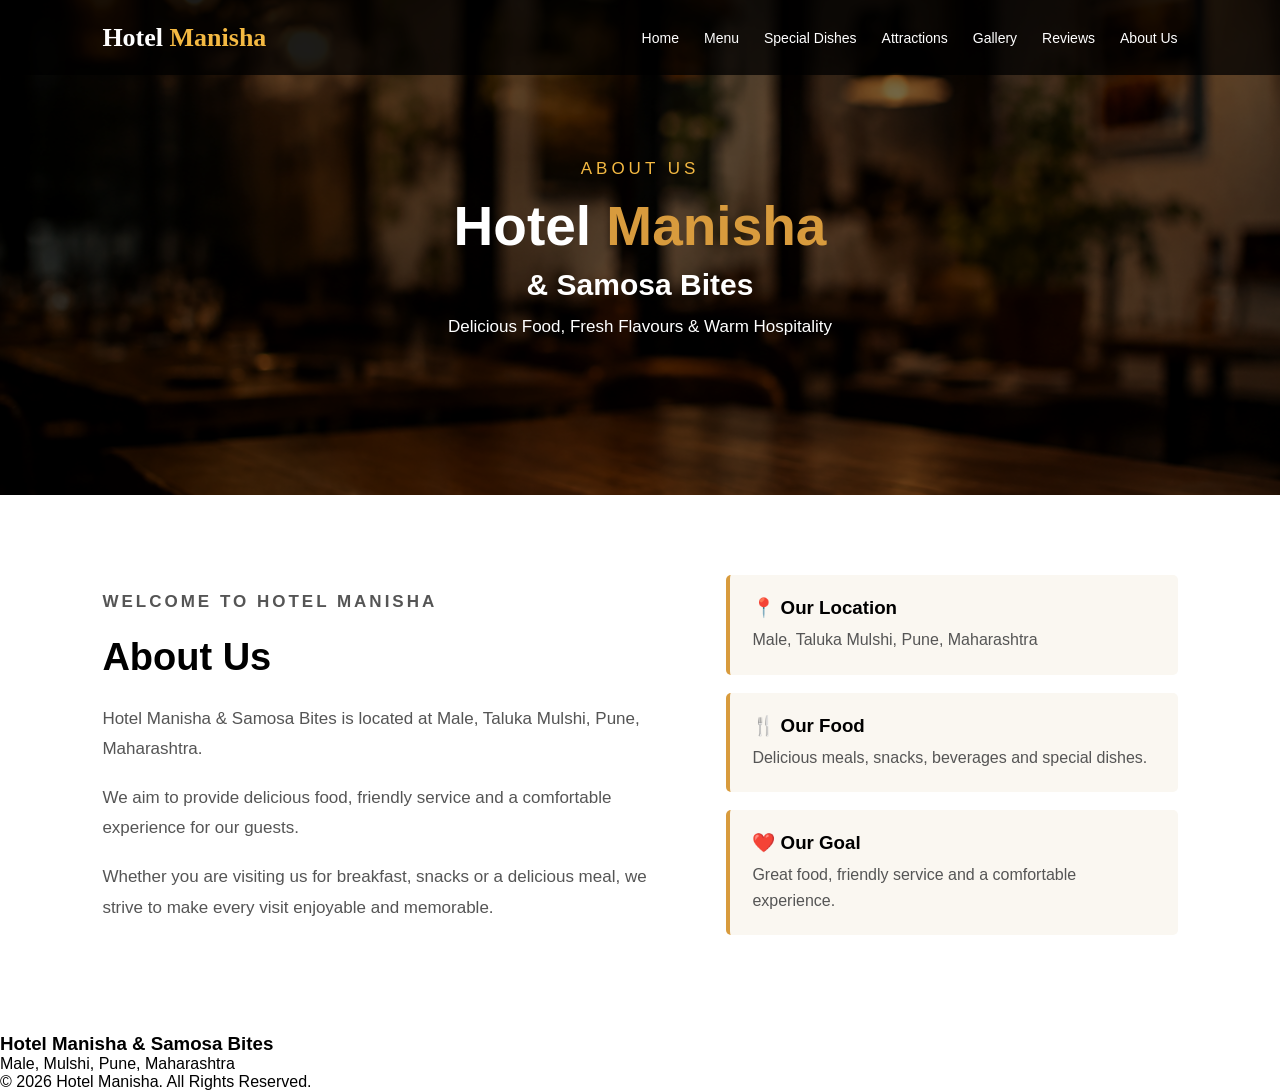
==== about.html @ 9634d437 "Added about page and updated website" ====
<!DOCTYPE html>
<html lang="en">

<head>

    <meta charset="UTF-8">

    <meta name="viewport" content="width=device-width, initial-scale=1.0">

    <title>About Us | Hotel Manisha & Samosa Bites</title>

    <link rel="stylesheet" href="style.css">

</head>

<body>


    <!-- NAVBAR -->

    <header>

        <nav class="navbar">

            <div class="logo">
                <a href="index.html">
                    Hotel <span>Manisha</span>
                </a>
            </div>


            <ul class="nav-links">

                <li>
                    <a href="index.html">Home</a>
                </li>

                <li>
                    <a href="index.html#menu">Menu</a>
                </li>

                <li>
                    <a href="index.html#special">Special Dishes</a>
                </li>

                <li>
                    <a href="index.html#attractions">Attractions</a>
                </li>

                <li>
                    <a href="index.html#gallery">Gallery</a>
                </li>

                <li>
                    <a href="index.html#reviews">Reviews</a>
                </li>

                <li>
                    <a href="about.html" class="active">About Us</a>
                </li>

            </ul>

        </nav>

    </header>



    <!-- ABOUT US HERO -->

    <section class="about-hero">

        <div class="about-overlay"></div>

        <div class="about-hero-content">

            <p class="welcome-text">
                ABOUT US
            </p>

            <h1>
                Hotel <span>Manisha</span>
            </h1>

            <h2>
                & Samosa Bites
            </h2>

            <p>
                Delicious Food, Fresh Flavours & Warm Hospitality
            </p>

        </div>

    </section>



    <!-- ABOUT US CONTENT -->

    <section class="about-page">

        <div class="about-container">


            <!-- LEFT SIDE -->

            <div class="about-text">

                <p class="small-heading">
                    WELCOME TO HOTEL MANISHA
                </p>

                <h2>
                    About Us
                </h2>

                <p>
                    Hotel Manisha & Samosa Bites is located at
                    Male, Taluka Mulshi, Pune, Maharashtra.
                </p>

                <p>
                    We aim to provide delicious food, friendly
                    service and a comfortable experience for
                    our guests.
                </p>

                <p>
                    Whether you are visiting us for breakfast,
                    snacks or a delicious meal, we strive to
                    make every visit enjoyable and memorable.
                </p>

            </div>



            <!-- RIGHT SIDE -->

            <div class="about-info">


                <div class="info-box">

                    <h3>
                        📍 Our Location
                    </h3>

                    <p>
                        Male, Taluka Mulshi,
                        Pune, Maharashtra
                    </p>

                </div>



                <div class="info-box">

                    <h3>
                        🍴 Our Food
                    </h3>

                    <p>
                        Delicious meals, snacks,
                        beverages and special dishes.
                    </p>

                </div>



                <div class="info-box">

                    <h3>
                        ❤️ Our Goal
                    </h3>

                    <p>
                        Great food, friendly service
                        and a comfortable experience.
                    </p>

                </div>


            </div>

        </div>

    </section>



    <!-- FOOTER -->

    <footer>

        <h3>
            Hotel Manisha & Samosa Bites
        </h3>

        <p>
            Male, Mulshi, Pune, Maharashtra
        </p>

        <p>
            © 2026 Hotel Manisha. All Rights Reserved.
        </p>

    </footer>


</body>

</html>
---- style.css ----
* {
    margin: 0;
    padding: 0;
    box-sizing: border-box;
}







body {
    font-family: 'Poppins', sans-serif;
}


/* ================= NAVBAR ================= */

header {
    position: fixed;
    width: 100%;
    top: 0;
    left: 0;
    z-index: 1000;
}


.navbar {
    height: 75px;
    display: flex;
    align-items: center;
    justify-content: space-between;
    padding: 0 8%;
    background-color: rgba(0, 0, 0, 0.75);
}


.logo a {
    text-decoration: none;
    color: white;
    font-family: 'Playfair Display', serif;
    font-size: 26px;
    font-weight: 700;
}


.logo span {
    color: #f4b942;
}


.nav-links {
    display: flex;
    list-style: none;
    gap: 25px;
}


.nav-links a {
    text-decoration: none;
    color: white;
    font-size: 14px;
}


/* ================= HERO SECTION ================= */

.hero {
    height: 100vh;

    background-image: linear-gradient(
        rgba(0, 0, 0, 0.45),
        rgba(0, 0, 0, 0.45)
    ), url("heroo.png");

    background-size: cover;
    background-position: center;

    display: flex;

    justify-content: center;
    align-items: center;

    color: white;

    text-align: center;
}

.hero-overlay {
    position: absolute;
    inset: 0;
    background-color: rgba(0, 0, 0, 0.55);
}


.hero-content {
    position: relative;
    z-index: 2;
    text-align: center;
    color: white;
    max-width: 750px;
    padding: 20px;
}


.welcome-text {
    color: #f4b942;
    letter-spacing: 4px;
    font-size: 14px;
    margin-bottom: 15px;
}


.hero-content h1 {
    font-family: 'Playfair Display', serif;
    font-size: 65px;
    line-height: 1.1;
}


.hero-content h1 span {
    color: #f4b942;
}


.hero-content h2 {
    font-family: 'Playfair Display', serif;
    font-size: 32px;
    margin-top: 8px;
}


.hero-description {
    font-size: 17px;
    line-height: 1.7;
    margin: 25px auto;
    max-width: 600px;
    color: #f1f1f1;
}


/* Hero Buttons */

.hero-buttons {
    display: flex;
    justify-content: center;
    gap: 15px;
}


.btn {
    display: inline-block;
    padding: 13px 28px;
    text-decoration: none;
    font-size: 15px;
    border-radius: 4px;
}


.primary-btn {
    background-color: #f4b942;
    color: #1a1a1a;
    font-weight: 600;
}


.secondary-btn {
    border: 1px solid white;
    color: white;
}


/* ================= MOBILE RESPONSIVE ================= */

@media (max-width: 900px) {

    .navbar {
        padding: 0 5%;
    }

    .nav-links {
        gap: 12px;
    }

    .nav-links a {
        font-size: 12px;
    }

    .hero-content h1 {
        font-size: 50px;
    }

}


@media (max-width: 650px) {

    .navbar {
        height: 65px;
    }

    .nav-links {
        display: none;
    }

    .hero-content h1 {
        font-size: 42px;
    }

    .hero-content h2 {
        font-size: 25px;
    }

    .hero-description {
        font-size: 15px;
    }

    .hero-buttons {
        flex-direction: column;
        align-items: center;
    }

    .btn {
        width: 180px;
    }

}
/* ================= INTRO SECTION ================= */

.intro {
    padding: 80px 10%;
    text-align: center;
}

.intro h2 {
    font-size: 32px;
    margin-bottom: 20px;
    color: #7466;
}

.intro p {
    max-width: 700px;
    margin: auto;
    font-size: 17px;
    line-height: 1.8;
    color: #555;
}
/* ================= MENU SECTION ================= */

.menu-section {
    padding: 80px 10%;
    text-align: center;
    background-color: #f5f5f5;
}

.menu-section h2 {
    font-size: 32px;
    margin-bottom: 10px;
    color: #333;
}

.section-description {
    font-size: 16px;
    color: #555;
    margin-bottom: 40px;
}


/* Menu Cards Container */

.menu-container {
    display: flex;
    justify-content: center;
    gap: 20px;
}


/* Individual Menu Card */

.menu-card {
    width: 230px;
    padding: 30px 20px;
    background-color: white;
    border: 1px solid #ddd;
    border-radius: 5px;
}


.menu-card h3 {
    font-size: 22px;
    margin-bottom: 15px;
    color: #333;
}


.menu-card p {
    font-size: 15px;
    line-height: 1.6;
    color: #555;
    margin-bottom: 20px;
}


.menu-card span {
    color: #f4b942;
    font-weight: bold;
}

/* ==========================
   ABOUT US PAGE
========================== */

.about-hero {

    height: 55vh;
    min-height: 400px;

    position: relative;

    background-image: url("heroo.png");
    background-size: cover;
    background-position: center;

    display: flex;
    justify-content: center;
    align-items: center;

    text-align: center;

    color: white;
}


.about-overlay {

    position: absolute;

    inset: 0;

    background: rgba(0, 0, 0, 0.55);

}


.about-hero-content {

    position: relative;

    z-index: 1;

}


.about-hero-content h1 {

    font-size: 55px;

    margin: 10px 0;

}


.about-hero-content h1 span {

    color: #d89b3d;

}


.about-hero-content h2 {

    font-size: 30px;

    margin: 5px 0 15px;

}


.about-hero-content p {

    font-size: 17px;

}


/* ABOUT CONTENT */

.about-page {

    padding: 80px 8%;

    background: #fff;

}


.about-container {

    max-width: 1100px;

    margin: auto;

    display: flex;

    gap: 60px;

    align-items: center;

}


.about-text {

    flex: 1;

}


.small-heading {

    color: #b87922;

    font-size: 14px;

    font-weight: bold;

    letter-spacing: 3px;

}


.about-text h2 {

    font-size: 38px;

    margin: 10px 0 25px;

}


.about-text p {

    font-size: 17px;

    line-height: 1.8;

    color: #555;

    margin-bottom: 18px;

}


/* INFORMATION BOXES */

.about-info {

    flex: 0.8;

}


.info-box {

    padding: 22px;

    margin-bottom: 18px;

    background: #faf7f1;

    border-left: 4px solid #d89b3d;

    border-radius: 5px;

}


.info-box h3 {

    margin-top: 0;

    margin-bottom: 8px;

}


.info-box p {

    margin: 0;

    line-height: 1.6;

    color: #555;

}


/* MOBILE */

@media (max-width: 768px) {

    .about-hero {

        height: 50vh;

    }


    .about-hero-content h1 {

        font-size: 40px;

    }


    .about-hero-content h2 {

        font-size: 24px;

    }


    .about-container {

        flex-direction: column;

        gap: 30px;

    }


    .about-text h2 {

        font-size: 30px;

    }


    .about-info {

        width: 100%;

    }

}
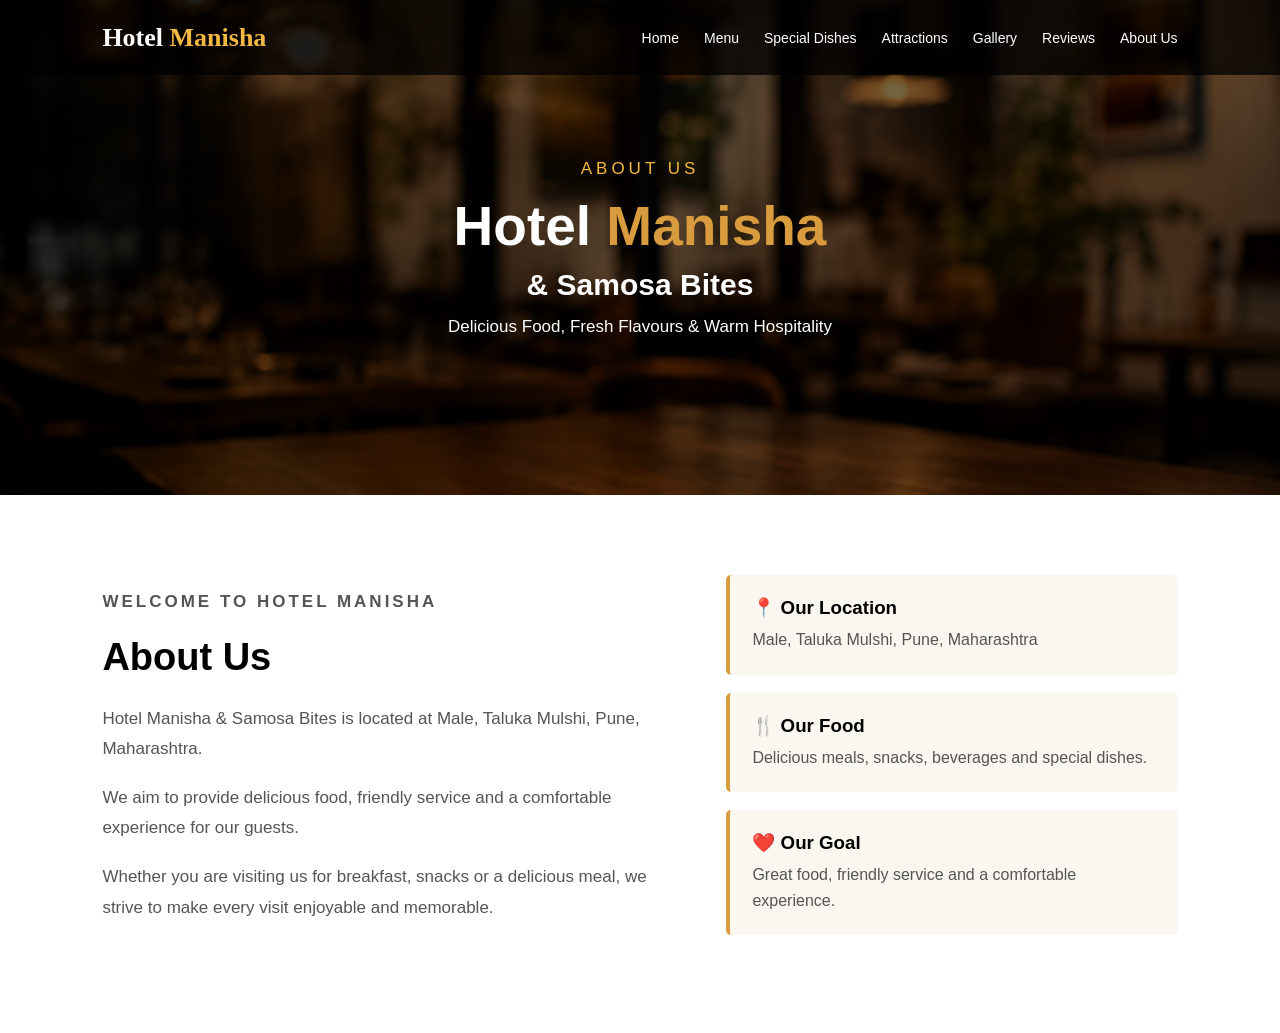
==== commit ae578de1: "updated website" ====
--- a/about.html
+++ b/about.html
@@ -194,26 +194,6 @@
     </section>
 
 
-
-    <!-- FOOTER -->
-
-    <footer>
-
-        <h3>
-            Hotel Manisha & Samosa Bites
-        </h3>
-
-        <p>
-            Male, Mulshi, Pune, Maharashtra
-        </p>
-
-        <p>
-            © 2026 Hotel Manisha. All Rights Reserved.
-        </p>
-
-    </footer>
-
-
 </body>
 
 </html>
--- a/style.css
+++ b/style.css
@@ -318,7 +318,7 @@
 
     position: relative;
 
-    background-image: url("heroo.png");
+    background-image: url("images/about.png");
     background-size: cover;
     background-position: center;
 
@@ -494,6 +494,117 @@
     color: #555;
 
 }
+/* ---------- FOOTER ---------- */
+.creative-footer {
+    background: #0e0c09;
+
+    color: white;
+
+    padding: 60px 8% 20px;
+}
+.footer-main {
+    max-width: 1200px;
+
+    margin: auto;
+
+    display: grid;
+
+    grid-template-columns: 2fr 1fr 1fr;
+
+    gap: 70px;
+
+    padding-bottom: 50px;
+}
+.footer-brand h2 {
+    font-family: Georgia, serif;
+
+    font-size: 32px;
+
+    margin: 0;
+}
+.footer-brand h2 {
+    font-family: Georgia, serif;
+
+    font-size: 32px;
+
+    margin: 0;
+}
+
+
+.footer-brand h2 span {
+    color: #d9a441;
+}
+
+
+.footer-brand p {
+    font-family: Georgia, serif;
+
+    font-size: 20px;
+
+    color: #d9a441;
+
+    margin: 5px 0 15px;
+}
+
+
+.footer-brand small {
+    color: #888;
+}
+.footer-main h4 {
+    color: #d9a441;
+
+    letter-spacing: 2px;
+
+    font-size: 12px;
+
+    margin-bottom: 20px;
+}
+
+
+.footer-location p {
+    color: #aaa;
+
+    line-height: 1.8;
+}
+
+
+.footer-links {
+    display: flex;
+
+    flex-direction: column;
+
+    align-items: flex-start;
+}
+.footer-links a {
+    color: #aaa;
+
+    text-decoration: none;
+
+    margin-bottom: 10px;
+
+    transition: 0.3s;
+}
+
+
+.footer-links a:hover {
+    color: #d9a441;
+}
+
+
+.footer-bottom {
+    border-top: 1px solid #ecbd75;
+
+    padding-top: 20px;
+
+    display: flex;
+
+    justify-content: space-between;
+
+    color: #666;
+
+    font-size: 13px;
+}
+
 
 
 /* MOBILE */
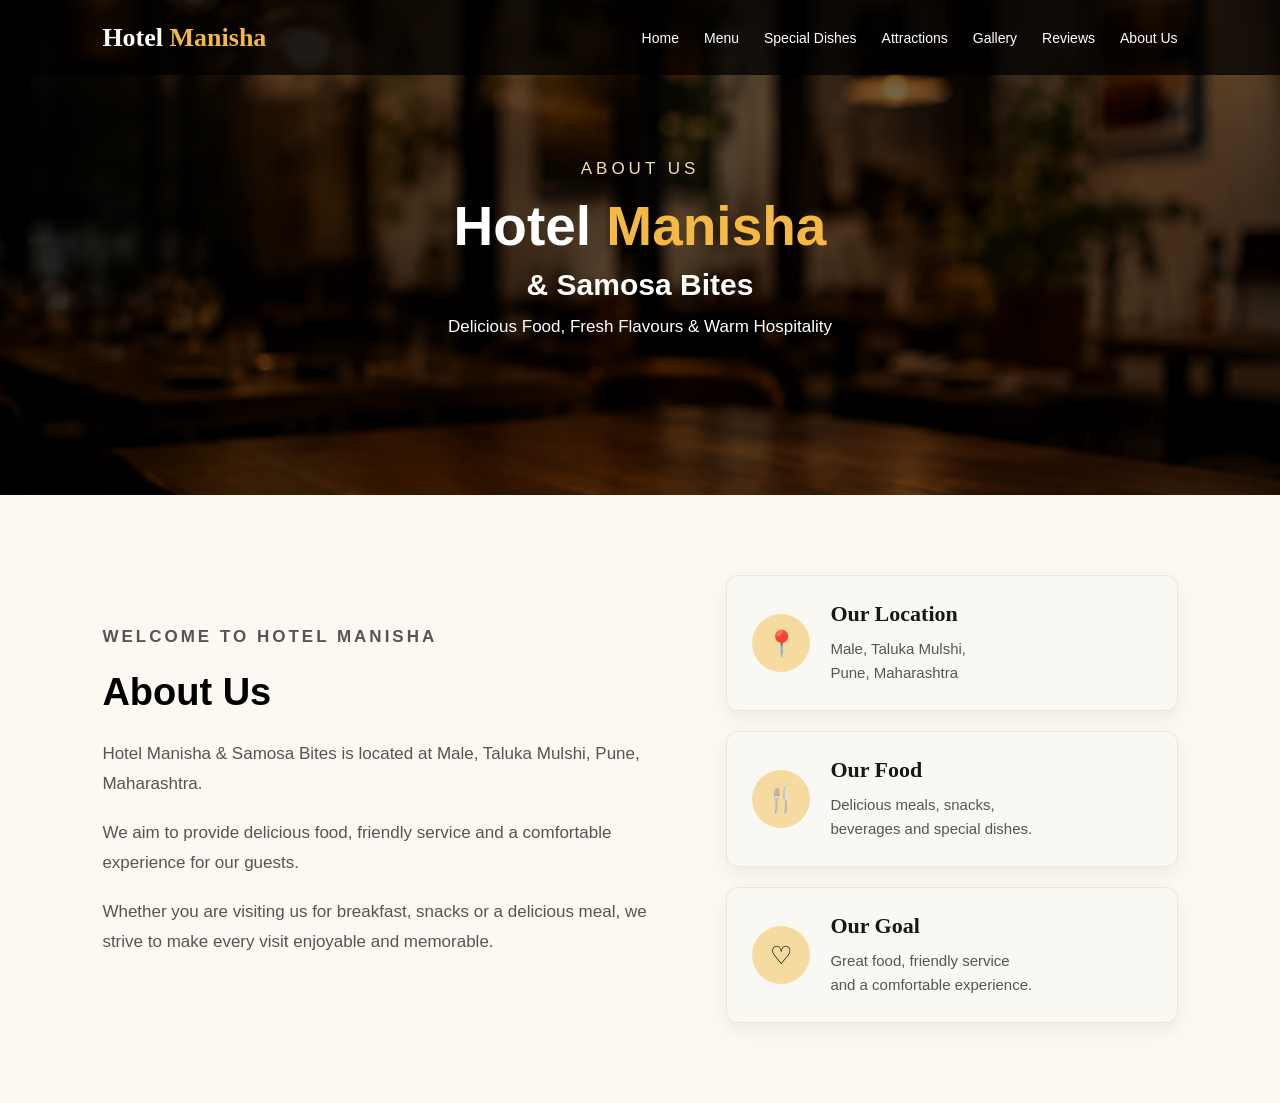
==== commit 42e85ce8: "updated website" ====
--- a/about.html
+++ b/about.html
@@ -139,57 +139,60 @@
 
 
             <!-- RIGHT SIDE -->
-
-            <div class="about-info">
-
-
-                <div class="info-box">
-
-                    <h3>
-                        📍 Our Location
-                    </h3>
-
-                    <p>
-                        Male, Taluka Mulshi,
-                        Pune, Maharashtra
-                    </p>
-
-                </div>
-
-
-
-                <div class="info-box">
-
-                    <h3>
-                        🍴 Our Food
-                    </h3>
-
-                    <p>
-                        Delicious meals, snacks,
-                        beverages and special dishes.
-                    </p>
-
-                </div>
-
-
-
-                <div class="info-box">
-
-                    <h3>
-                        ❤️ Our Goal
-                    </h3>
-
-                    <p>
-                        Great food, friendly service
-                        and a comfortable experience.
-                    </p>
-
-                </div>
-
-
-            </div>
-
-        </div>
+<div class="about-info">
+
+    <!-- Location Card -->
+    <div class="info-box location-box">
+
+        <div class="info-icon">📍</div>
+
+        <div class="info-content">
+            <h3>Our Location</h3>
+
+            <p>
+                Male, Taluka Mulshi,<br>
+                Pune, Maharashtra
+            </p>
+        </div>
+
+    </div>
+
+
+    <!-- Food Card -->
+    <div class="info-box food-box">
+
+        <div class="info-icon">🍴</div>
+
+        <div class="info-content">
+            <h3>Our Food</h3>
+
+            <p>
+                Delicious meals, snacks,<br>
+                beverages and special dishes.
+            </p>
+        </div>
+
+    </div>
+
+
+    <!-- Goal Card -->
+    <div class="info-box goal-box">
+
+        <div class="info-icon">♡</div>
+
+        <div class="info-content">
+            <h3>Our Goal</h3>
+
+            <p>
+                Great food, friendly service<br>
+                and a comfortable experience.
+            </p>
+        </div>
+
+    </div>
+
+</div>
+
 
     </section>
 
--- a/style.css
+++ b/style.css
@@ -105,7 +105,7 @@
 
 
 .welcome-text {
-    color: #f4b942;
+    color: #f5ddad;
     letter-spacing: 4px;
     font-size: 14px;
     margin-bottom: 15px;
@@ -120,7 +120,7 @@
 
 
 .hero-content h1 span {
-    color: #f4b942;
+    color: #f4b948;
 }
 
 
@@ -159,7 +159,7 @@
 
 
 .primary-btn {
-    background-color: #f4b942;
+    background-color: #f4b948;
     color: #1a1a1a;
     font-weight: 600;
 }
@@ -169,6 +169,200 @@
     border: 1px solid white;
     color: white;
 }
+/* ================================
+MENU SECTION
+================================ */
+
+.menu-section {
+padding: 90px 60px;
+
+
+background: #f8f8f8;
+
+text-align:center;
+
+
+}
+
+/* SECTION HEADING */
+
+.menu-section h2 {
+font-size: 40px;
+margin-bottom: 10px;
+
+color: #222;
+
+}
+
+/* DESCRIPTION */
+
+.section-description {
+font-size: 16px;
+color: #666;
+
+
+margin-bottom: 45px;
+
+
+}
+
+/* MENU CONTAINER */
+
+.menu-container {
+max-width: 1100px;
+
+
+margin: 0 auto;
+
+display: grid;
+
+grid-template-columns: repeat(4, 1fr);
+
+gap: 25px;
+
+
+}
+
+/* MENU CARD */
+
+.menu-card {
+background: white;
+
+
+padding: 35px 25px;
+
+min-height: 220px;
+
+border: 1px solid #e5e5e5;
+
+border-radius: 6px;
+
+display: flex;
+flex-direction: column;
+justify-content: center;
+align-items: center;
+
+
+}
+
+/* CARD HEADING */
+
+.menu-card h3 {
+font-size: 24px;
+
+
+margin-bottom: 15px;
+
+color: #222;
+
+
+}
+
+/* CARD DESCRIPTION */
+
+.menu-card p {
+font-size: 15px;
+
+
+line-height: 1.6;
+
+color: #666;
+
+margin-bottom: 20px;
+
+
+}
+
+/* VIEW ITEMS */
+
+.menu-card span {
+display: inline-block;
+
+
+padding: 9px 18px;
+
+border: 1px solid #f4a261;
+
+color: #f4a261;
+
+font-size: 14px;
+
+border-radius: 4px;
+
+}
+
+/* ================================
+MENU - TABLET
+================================ */
+
+@media (max-width: 1000px) {
+
+.menu-container {
+    grid-template-columns: repeat(2, 1fr);
+}
+
+
+}
+
+/* ================================
+MENU - MOBILE
+================================ */
+
+@media (max-width: 600px) {
+
+
+.menu-section {
+    padding: 70px 20px;/* MENU CARD IMAGE */
+
+.menu-card img {
+    width: 100%;
+    height: 180px;
+
+    object-fit: cover;
+
+    display: block;
+}
+
+
+/* Adjust card padding because of image */
+
+.menu-card {
+    padding: 0 0 30px;
+    overflow: hidden;
+}
+
+
+/* Text inside card */
+
+.menu-card h3 {
+    margin-top: 25px;
+}
+
+.menu-card p {
+    padding: 0 25px;
+}
+
+.menu-card span {
+    margin-top: 5px;
+}
+}
+
+
+.menu-section h2 {
+    font-size: 32px;
+}
+
+.menu-container {
+    grid-template-columns: 1fr;
+}
+
+.menu-card {
+    min-height: 200px;
+}
+
+
+}
+
 
 
 /* ================= MOBILE RESPONSIVE ================= */
@@ -231,6 +425,7 @@
 .intro {
     padding: 80px 10%;
     text-align: center;
+    
 }
 
 .intro h2 {
@@ -251,7 +446,7 @@
 .menu-section {
     padding: 80px 10%;
     text-align: center;
-    background-color: #f5f5f5;
+    background-color: #fcf9f3;
 }
 
 .menu-section h2 {
@@ -328,7 +523,7 @@
 
     text-align: center;
 
-    color: white;
+    color: rgb(255, 255, 255);
 }
 
 
@@ -363,7 +558,7 @@
 
 .about-hero-content h1 span {
 
-    color: #d89b3d;
+    color: #f4b942;
 
 }
 
@@ -390,7 +585,7 @@
 
     padding: 80px 8%;
 
-    background: #fff;
+    background: #fcf9f3;
 
 }
 
@@ -459,41 +654,107 @@
     flex: 0.8;
 
 }
+/* ================= ABOUT INFO CARDS ================= */
+
+.about-info {
+    flex: 0.8;
+    display: flex;
+    flex-direction: column;
+    gap: 20px;
+}
 
 
 .info-box {
-
-    padding: 22px;
-
-    margin-bottom: 18px;
-
-    background: #faf7f1;
-
-    border-left: 4px solid #d89b3d;
-
-    border-radius: 5px;
-
-}
-
-
-.info-box h3 {
-
-    margin-top: 0;
-
-    margin-bottom: 8px;
-
-}
-
-
-.info-box p {
+    display: flex;
+    align-items: center;
+
+    min-height: 125px;
+
+    padding: 25px;
+
+    background: #faf8f3;
+
+    border: 1px solid #eee5d6;
+    
+
+    border-radius: 12px;
+
+    box-shadow: 0 8px 20px rgba(0, 0, 0, 0.06);
+
+    transition: 0.3s ease;
+}
+
+
+/* ICON */
+
+.info-icon {
+    width: 58px;
+    height: 58px;
+
+    min-width: 58px;
+
+    display: flex;
+    align-items: center;
+    justify-content: center;
+
+    border-radius: 50%;
+
+    font-size: 25px;
+
+    margin-right: 20px;
+}
+
+
+/* Different icon backgrounds */
+
+.location-box .info-icon {
+    background: #f6dba1;
+}
+
+.food-box .info-icon {
+    background: #f6dba1;
+}
+
+.goal-box .info-icon {
+    background: #f6dba1;
+}
+
+
+/* TEXT */
+
+.info-content h3 {
+    font-family: Georgia, serif;
+
+    font-size: 22px;
+
+    color: #171717;
+
+    margin-bottom: 10px;
+}
+
+
+.info-content p {
+    font-size: 15px;
+
+    line-height: 1.6;
+
+    color: #555;
 
     margin: 0;
-
-    line-height: 1.6;
-
-    color: #555;
-
-}
+}
+
+
+/* HOVER EFFECT */
+
+.info-box:hover {
+    transform: translateY(-4px);
+
+    box-shadow: 0 12px 25px rgba(0, 0, 0, 0.10);
+
+   
+}
+
+
 /* ---------- FOOTER ---------- */
 .creative-footer {
     background: #0e0c09;
